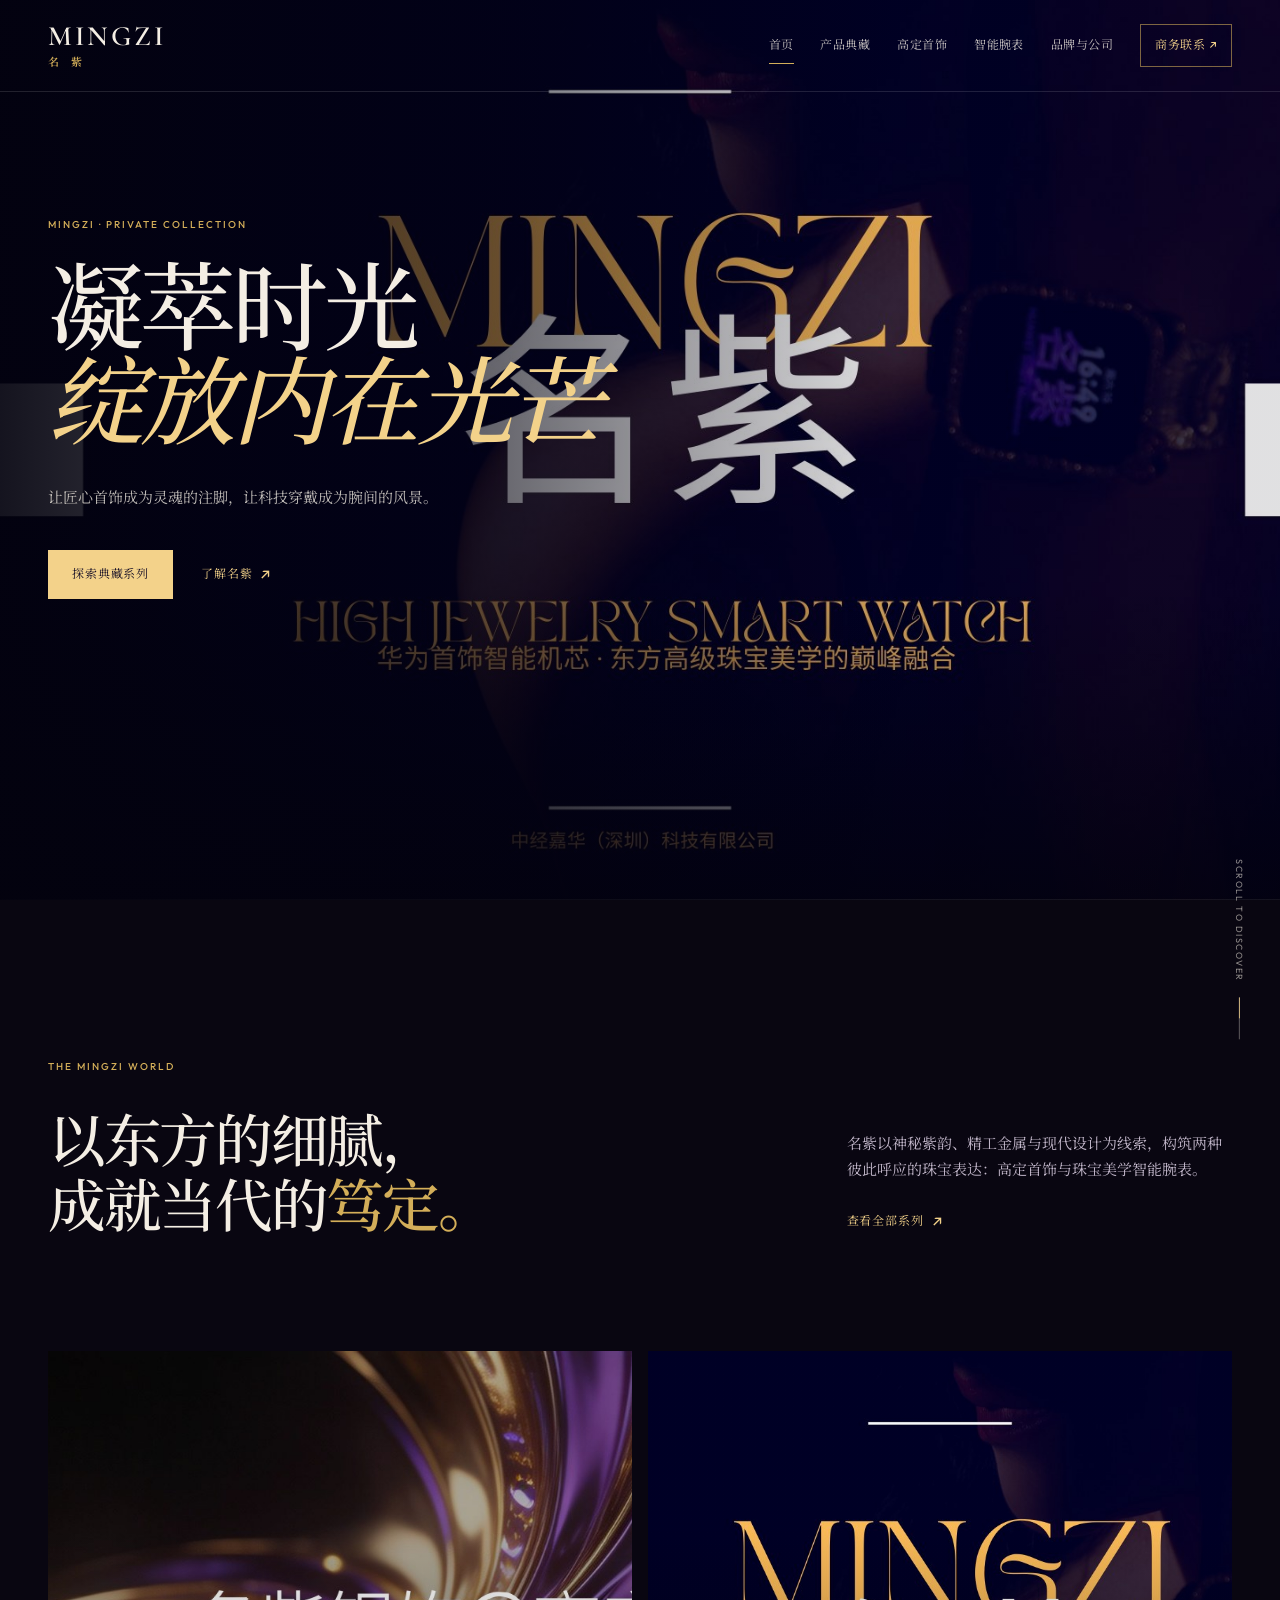
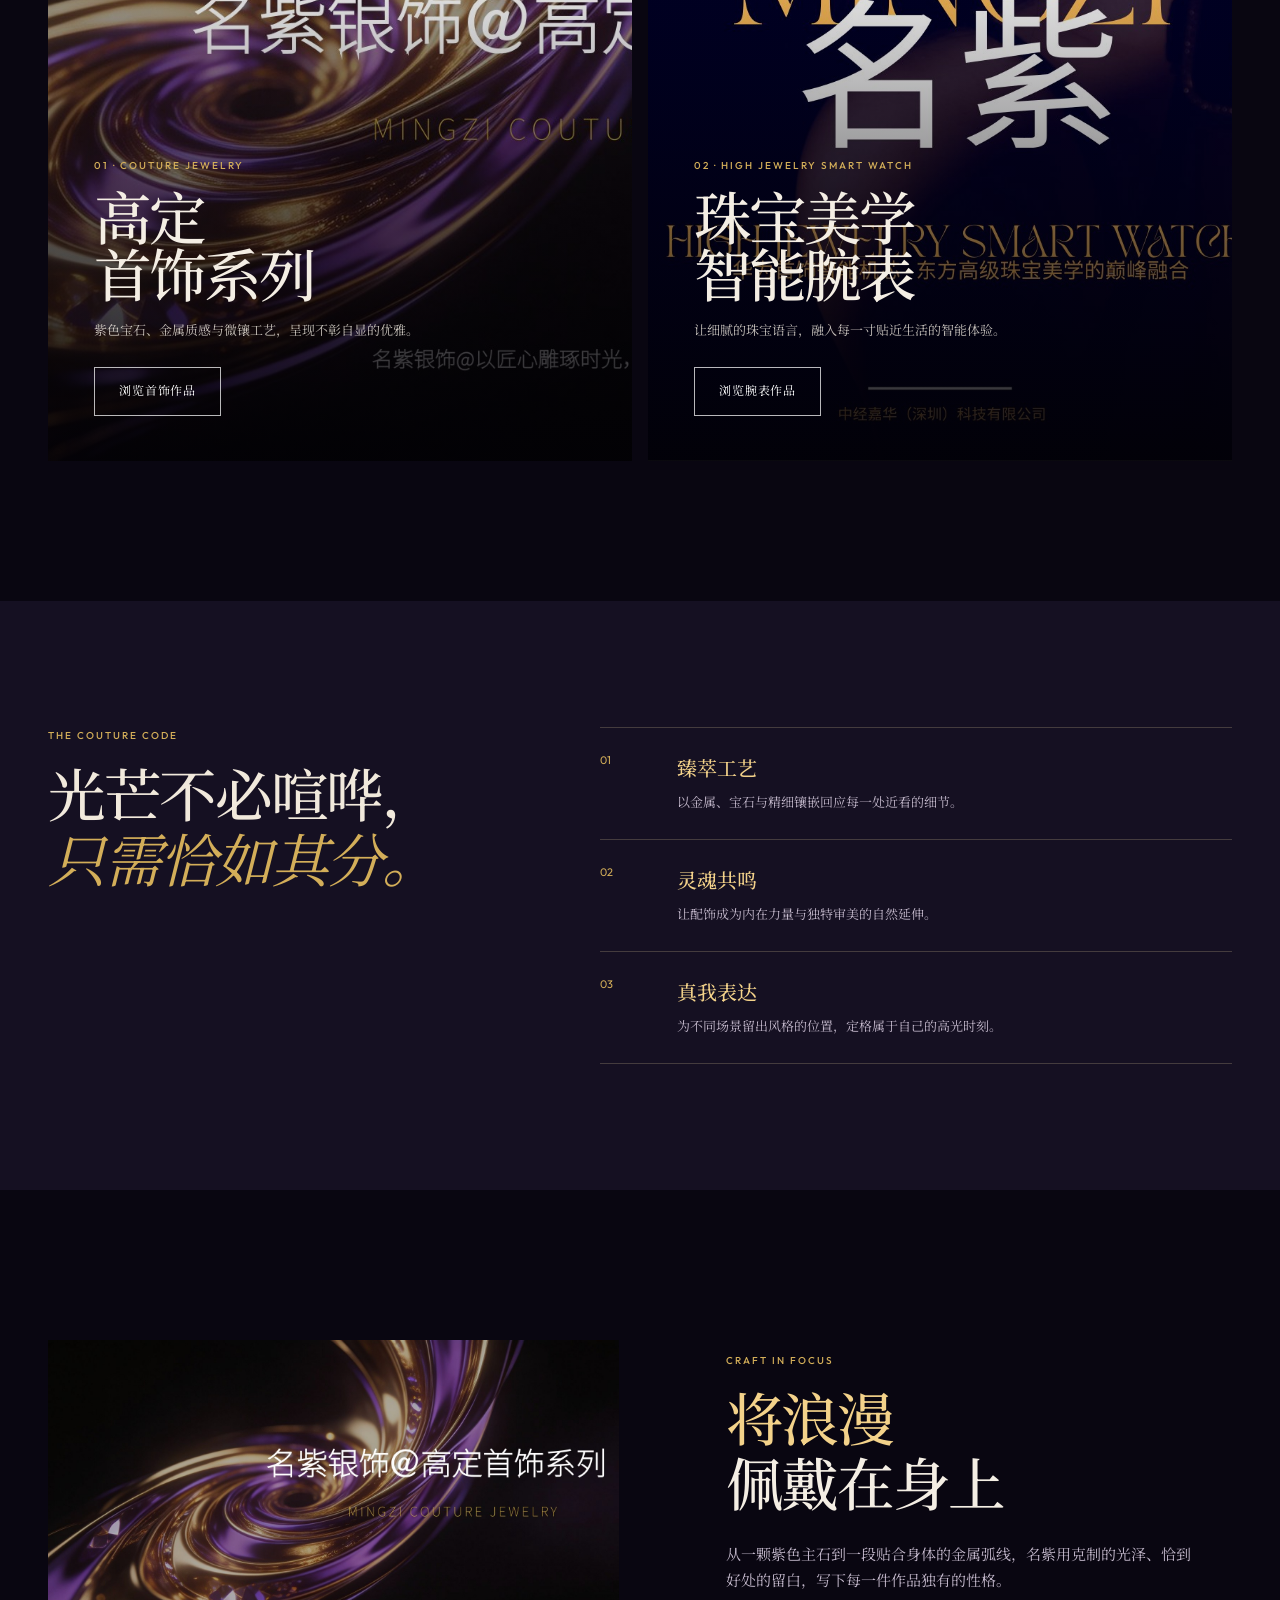
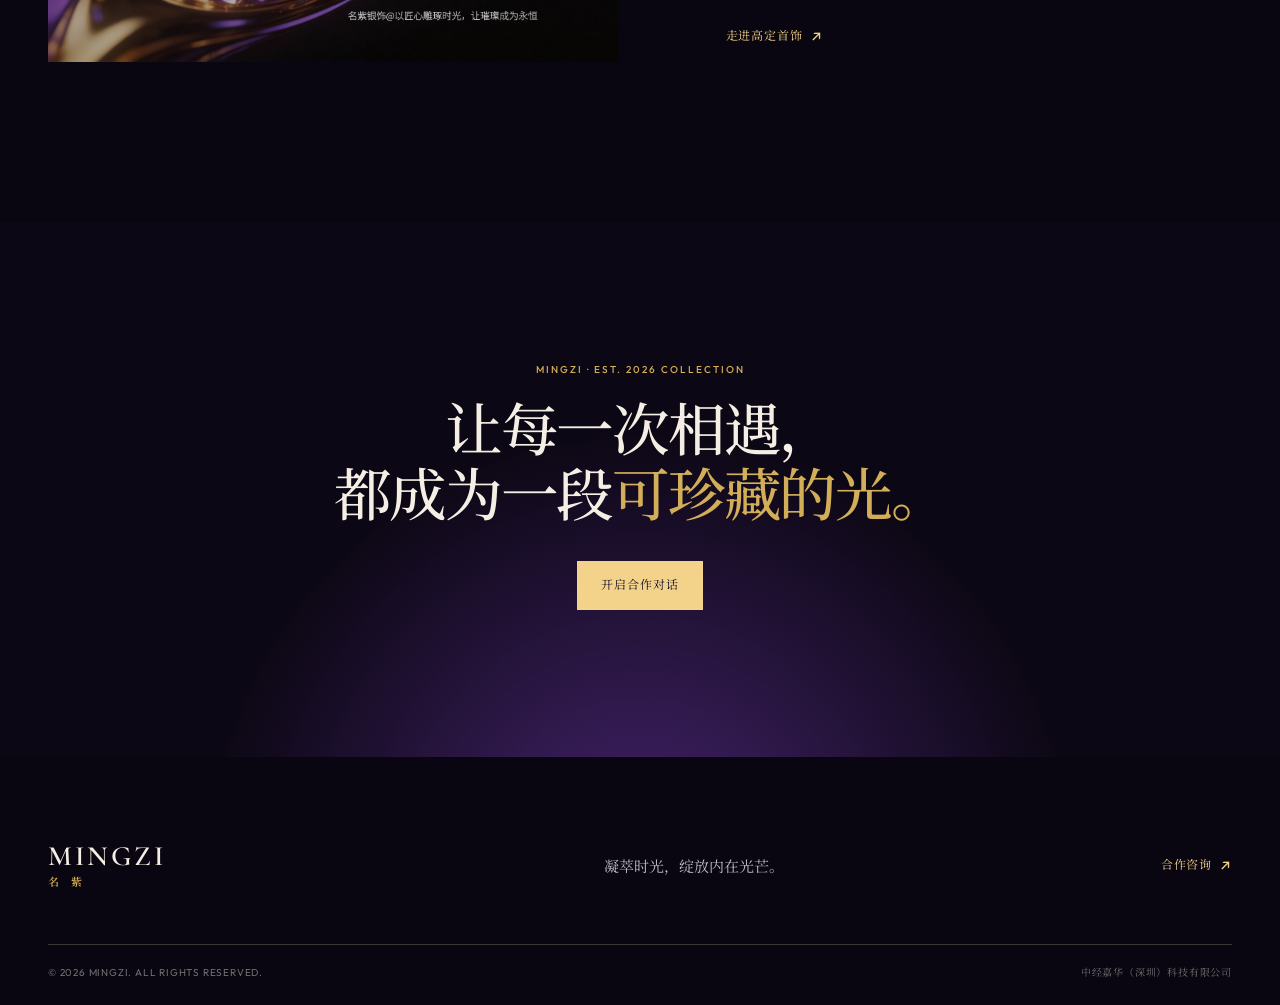
==== index.html @ 23cfd445 "Build Mingzi corporate multi-page site" ====
<!doctype html>
<html lang="zh-CN">
  <head>
    <meta charset="utf-8">
    <meta name="viewport" content="width=device-width, initial-scale=1">
    <meta name="description" content="名紫 MINGZI - 高定首饰与珠宝美学智能腕表系列。">
    <meta name="theme-color" content="#0a061a">
    <title>名紫 MINGZI | 高定首饰与智能腕表</title>
    <link rel="preconnect" href="https://fonts.googleapis.com">
    <link rel="preconnect" href="https://fonts.gstatic.com" crossorigin>
    <link href="https://fonts.googleapis.com/css2?family=Cormorant+Garamond:wght@400;500;600;700&family=Noto+Serif+SC:wght@400;500;600;700&family=Outfit:wght@400;500;600&display=swap" rel="stylesheet">
    <link rel="stylesheet" href="assets/site.css">
  </head>
  <body data-page="home">
    <a class="skip-link" href="#main">跳到主要内容</a>
    <header data-site-header></header>
    <main id="main">
      <section class="hero hero--home">
        <img class="hero__media" src="assets/images/watch-hero 1.jpg" alt="名紫高定智能腕表系列" fetchpriority="high" draggable="false">
        <div class="hero__veil"></div>
        <div class="hero__content shell">
          <p class="eyebrow">MINGZI · PRIVATE COLLECTION</p>
          <h1>凝萃时光<br><em>绽放内在光芒</em></h1>
          <p class="hero__lead">让匠心首饰成为灵魂的注脚，让科技穿戴成为腕间的风景。</p>
          <div class="hero__actions">
            <a class="button button--gold" href="collections.html">探索典藏系列</a>
            <a class="text-link" href="brand.html">了解名紫 <span aria-hidden="true">↗</span></a>
          </div>
        </div>
        <a class="hero__scroll" href="#worlds"><span>SCROLL TO DISCOVER</span><i aria-hidden="true"></i></a>
      </section>

      <section class="intro shell" id="worlds">
        <p class="eyebrow">THE MINGZI WORLD</p>
        <div class="intro__grid reveal">
          <h2>以东方的细腻，<br>成就当代的<span>笃定。</span></h2>
          <div>
            <p>名紫以神秘紫韵、精工金属与现代设计为线索，构筑两种彼此呼应的珠宝表达：高定首饰与珠宝美学智能腕表。</p>
            <a class="text-link" href="collections.html">查看全部系列 <span aria-hidden="true">↗</span></a>
          </div>
        </div>
      </section>

      <section class="world-cards shell" aria-label="两大产品系列">
        <article class="world-card world-card--jewelry reveal">
          <img src="assets/images/jewelry-hero 1.jpg" alt="名紫高定首饰系列" loading="lazy" draggable="false">
          <div class="world-card__shade"></div>
          <div class="world-card__content">
            <p class="eyebrow">01 · COUTURE JEWELRY</p>
            <h2>高定<br>首饰系列</h2>
            <p>紫色宝石、金属质感与微镶工艺，呈现不彰自显的优雅。</p>
            <a class="button button--line" href="jewelry.html">浏览首饰作品</a>
          </div>
        </article>
        <article class="world-card world-card--watch reveal">
          <img src="assets/images/watch-floraglen 2.jpg" alt="花涧绮梦 Floraglen 智能腕表" loading="lazy" draggable="false">
          <div class="world-card__shade"></div>
          <div class="world-card__content">
            <p class="eyebrow">02 · HIGH JEWELRY SMART WATCH</p>
            <h2>珠宝美学<br>智能腕表</h2>
            <p>让细腻的珠宝语言，融入每一寸贴近生活的智能体验。</p>
            <a class="button button--line" href="smart-watch.html">浏览腕表作品</a>
          </div>
        </article>
      </section>

      <section class="philosophy">
        <div class="shell philosophy__grid">
          <div class="philosophy__copy reveal">
            <p class="eyebrow">THE COUTURE CODE</p>
            <h2>光芒不必喧哗，<br><em>只需恰如其分。</em></h2>
          </div>
          <ol class="principles" aria-label="名紫品牌理念">
            <li class="reveal"><span>01</span><div><h3>臻萃工艺</h3><p>以金属、宝石与精细镶嵌回应每一处近看的细节。</p></div></li>
            <li class="reveal"><span>02</span><div><h3>灵魂共鸣</h3><p>让配饰成为内在力量与独特审美的自然延伸。</p></div></li>
            <li class="reveal"><span>03</span><div><h3>真我表达</h3><p>为不同场景留出风格的位置，定格属于自己的高光时刻。</p></div></li>
          </ol>
        </div>
      </section>

      <section class="feature shell">
        <div class="feature__image reveal">
          <img src="assets/images/jewelry-starweave 9.jpg" alt="星织 Starweave 紫宝石项链" loading="lazy" draggable="false">
        </div>
        <div class="feature__copy reveal">
          <p class="eyebrow">CRAFT IN FOCUS</p>
          <h2>将浪漫<br>佩戴在身上</h2>
          <p>从一颗紫色主石到一段贴合身体的金属弧线，名紫用克制的光泽、恰到好处的留白，写下每一件作品独有的性格。</p>
          <a class="text-link" href="jewelry.html">走进高定首饰 <span aria-hidden="true">↗</span></a>
        </div>
      </section>

      <section class="closing-cta">
        <div class="shell reveal">
          <p class="eyebrow">MINGZI · EST. 2026 COLLECTION</p>
          <h2>让每一次相遇，<br>都成为一段<span>可珍藏的光。</span></h2>
          <a class="button button--gold" href="contact.html">开启合作对话</a>
        </div>
      </section>
    </main>
    <footer data-site-footer></footer>
    <script src="assets/site.js" defer></script>
  </body>
</html>
---- assets/site.css ----
:root {
  --ink: #090611;
  --ink-soft: #120d1d;
  --ink-blue: #06092b;
  --violet: #643bd2;
  --violet-pale: #b49aff;
  --gold: #d3ae59;
  --gold-bright: #f3d28a;
  --cream: #f4eee4;
  --muted: #c3b8cb;
  --rule: rgba(235, 213, 160, .22);
  --font-display: "Cormorant Garamond", "Noto Serif SC", serif;
  --font-body: "Noto Serif SC", serif;
  --font-ui: "Outfit", "Noto Serif SC", sans-serif;
  --shell: min(1280px, calc(100vw - 96px));
}

* { box-sizing: border-box; }
html { background: var(--ink); scroll-behavior: smooth; }
body { margin: 0; color: var(--cream); background: var(--ink); font-family: var(--font-body); font-weight: 400; line-height: 1.7; overflow-x: hidden; }
body::selection { color: var(--ink); background: var(--gold-bright); }
a { color: inherit; text-decoration: none; }
button { color: inherit; font: inherit; }
img { display: block; max-width: 100%; user-select: none; -webkit-user-drag: none; }
h1, h2, h3, p { margin: 0; }
.shell { width: var(--shell); margin-inline: auto; }
.skip-link { position: fixed; z-index: 999; top: -100px; left: 16px; color: var(--ink); background: var(--gold-bright); padding: 10px 14px; font-family: var(--font-ui); font-size: 13px; }
.skip-link:focus { top: 16px; }

/* Header and footer */
[data-site-header] { position: relative; z-index: 30; }
.site-header { position: absolute; top: 0; left: 0; width: 100%; display: flex; align-items: center; justify-content: space-between; min-height: 92px; padding: 0 max(48px, calc((100vw - 1280px) / 2)); border-bottom: 1px solid rgba(255, 255, 255, .12); }
.brand-mark { display: inline-flex; flex-direction: column; align-items: flex-start; color: var(--cream); line-height: .85; letter-spacing: .06em; }
.brand-mark span { font-family: var(--font-display); font-size: 28px; font-weight: 600; letter-spacing: .11em; }
.brand-mark b { margin-top: 8px; color: var(--gold); font-family: var(--font-body); font-size: 11px; font-weight: 600; letter-spacing: .42em; }
.site-nav { display: flex; align-items: center; gap: clamp(16px, 2.1vw, 34px); color: rgba(244, 238, 228, .82); font-family: var(--font-ui); font-size: 12px; letter-spacing: .04em; }
.site-nav > a:not(.site-nav__contact) { position: relative; padding: 35px 0; white-space: nowrap; }
.site-nav > a:not(.site-nav__contact)::after { position: absolute; bottom: 27px; left: 0; width: 0; height: 1px; content: ""; background: var(--gold); transition: width .28s ease; }
.site-nav > a:hover::after, .site-nav > a[aria-current="page"]::after { width: 100%; }
.site-nav__contact { padding: 10px 14px; border: 1px solid rgba(211, 174, 89, .58); color: var(--gold-bright); transition: background .25s, color .25s; }
.site-nav__contact:hover { color: var(--ink); background: var(--gold-bright); }
.menu-toggle { display: none; }
.site-footer { padding-top: 88px; padding-bottom: 24px; }
.site-footer__top { display: grid; grid-template-columns: 1fr 1fr auto; align-items: center; gap: 36px; padding-bottom: 58px; border-bottom: 1px solid var(--rule); }
.site-footer__top > p { color: var(--muted); font-size: 15px; }
.site-footer__bottom { display: flex; justify-content: space-between; gap: 20px; padding-top: 19px; color: rgba(244, 238, 228, .45); font-family: var(--font-ui); font-size: 10px; letter-spacing: .08em; }

/* Common atomic pieces */
.eyebrow { color: var(--gold); font-family: var(--font-ui); font-size: 10px; font-weight: 500; letter-spacing: .2em; text-transform: uppercase; }
.button { display: inline-flex; align-items: center; justify-content: center; min-height: 49px; padding: 0 24px; font-family: var(--font-ui); font-size: 12px; letter-spacing: .07em; transition: transform .25s ease, background .25s ease, color .25s ease; }
.button:hover { transform: translateY(-3px); }
.button--gold { color: #1b1328; background: var(--gold-bright); }
.button--line { border: 1px solid rgba(255, 255, 255, .72); color: white; }
.button--line:hover { border-color: var(--gold-bright); color: var(--ink); background: var(--gold-bright); }
.text-link { display: inline-flex; gap: 8px; align-items: center; color: var(--gold-bright); font-family: var(--font-ui); font-size: 12px; letter-spacing: .07em; }
.text-link span { font-size: 16px; transition: transform .2s; }
.text-link:hover span { transform: translate(3px, -3px); }
.reveal { opacity: 0; transform: translateY(24px); transition: opacity .7s ease, transform .7s cubic-bezier(.2,.65,.3,1); }
.reveal.is-visible { opacity: 1; transform: translateY(0); }

/* Home */
.hero { position: relative; min-height: 100svh; isolation: isolate; }
.hero__media { position: absolute; z-index: -2; inset: 0; width: 100%; height: 100%; object-fit: cover; object-position: center; }
.hero__veil { position: absolute; z-index: -1; inset: 0; background: linear-gradient(90deg, rgba(3, 2, 14, .93) 0%, rgba(3, 2, 14, .6) 39%, rgba(3, 2, 14, .12) 70%), linear-gradient(0deg, rgba(3, 2, 14, .8) 0%, transparent 35%); }
.hero__content { display: flex; min-height: 100svh; padding-top: clamp(180px, 24vh, 250px); padding-bottom: 130px; flex-direction: column; align-items: flex-start; justify-content: flex-start; }
.hero h1 { max-width: 780px; margin-top: 22px; font-size: clamp(56px, 7.5vw, 116px); font-weight: 500; line-height: .98; letter-spacing: -.04em; }
.hero h1 em, .page-hero h1 em, .catalog-hero h1 em { color: var(--gold-bright); font-family: var(--font-display); font-weight: 500; }
.hero__lead { max-width: 430px; margin-top: 30px; color: rgba(244, 238, 228, .78); font-size: 15px; }
.hero__actions { display: flex; gap: 28px; align-items: center; margin-top: 40px; }
.hero__scroll { position: absolute; right: max(48px, calc((100vw - 1280px) / 2)); bottom: 41px; display: flex; gap: 15px; align-items: center; color: rgba(244,238,228,.58); font-family: var(--font-ui); font-size: 9px; letter-spacing: .17em; transform: rotate(90deg) translateX(100%); transform-origin: right bottom; }
.hero__scroll i { position: relative; width: 42px; height: 1px; overflow: hidden; background: rgba(244,238,228,.36); }
.hero__scroll i::after { position: absolute; inset: 0 auto 0 0; width: 50%; content: ""; background: var(--gold-bright); animation: travel 1.8s ease-in-out infinite; }
@keyframes travel { 0% { transform: translateX(-100%); } 55%, 100% { transform: translateX(210%); } }
.intro { padding-top: 158px; padding-bottom: 116px; }
.intro__grid { display: grid; grid-template-columns: 1.2fr .68fr; gap: 10%; margin-top: 30px; align-items: end; }
.intro h2, .philosophy h2, .feature h2, .closing-cta h2 { font-size: clamp(41px, 4.5vw, 72px); font-weight: 500; line-height: 1.13; letter-spacing: -.04em; }
.intro h2 span, .closing-cta h2 span { color: var(--gold); }
.intro__grid p { margin-bottom: 24px; color: var(--muted); font-size: 15px; }
.world-cards { display: grid; grid-template-columns: repeat(2, 1fr); gap: 16px; }
.world-card { position: relative; min-height: 710px; overflow: hidden; isolation: isolate; }
.world-card img { position: absolute; z-index: -2; width: 100%; height: 100%; object-fit: cover; transition: transform .8s cubic-bezier(.18,.7,.3,1); }
.world-card--jewelry img { object-position: 50% 50%; }
.world-card--watch img { object-position: 50% 50%; }
.world-card:hover img { transform: scale(1.035); }
.world-card__shade { position: absolute; z-index: -1; inset: 0; background: linear-gradient(0deg, rgba(2,1,5,.9), rgba(2,1,5,.02) 75%); }
.world-card__content { position: absolute; inset: auto 46px 45px; }
.world-card h2 { margin-top: 13px; font-size: clamp(46px, 4.5vw, 72px); font-weight: 500; line-height: .98; letter-spacing: -.05em; }
.world-card__content > p:not(.eyebrow) { max-width: 325px; margin: 19px 0 26px; color: rgba(244,238,228,.8); font-size: 13px; }
.philosophy { margin-top: 140px; padding: 126px 0; background: #151022; }
.philosophy__grid { display: grid; grid-template-columns: .8fr 1.2fr; gap: 11%; align-items: start; }
.philosophy h2 { margin-top: 16px; color: #f1e9dc; }
.philosophy h2 em { color: var(--gold); font-family: var(--font-display); font-weight: 400; }
.principles { display: grid; gap: 0; padding: 0; margin: 0; list-style: none; counter-reset: none; }
.principles li { display: grid; grid-template-columns: 64px 1fr; gap: 13px; padding: 23px 0 26px; border-top: 1px solid var(--rule); }
.principles li:last-child { border-bottom: 1px solid var(--rule); }
.principles li > span { color: var(--gold); font-family: var(--font-ui); font-size: 11px; }
.principles h3 { color: var(--gold-bright); font-size: 20px; font-weight: 500; }
.principles p { margin-top: 6px; color: var(--muted); font-size: 13px; }
.feature { display: grid; grid-template-columns: 1.06fr .94fr; gap: 9%; align-items: center; padding-top: 150px; padding-bottom: 160px; }
.feature__image { overflow: hidden; }
.feature__image img { width: 100%; transition: transform .8s ease; }
.feature__image:hover img { transform: scale(1.03); }
.feature__copy { padding-right: 8%; }
.feature h2 { margin: 15px 0 27px; }
.feature h2::first-line { color: var(--gold-bright); }
.feature__copy p:not(.eyebrow) { margin-bottom: 28px; color: var(--muted); font-size: 15px; }
.closing-cta { padding: 139px 0 147px; text-align: center; background: radial-gradient(circle at 50% 120%, rgba(92, 47, 145, .7), transparent 48%), #0c0714; }
.closing-cta h2 { max-width: 880px; margin: 16px auto 37px; }

/* Non-home page headings */
.page-hero { display: flex; min-height: 540px; padding: 187px 0 92px; align-items: flex-end; background: radial-gradient(ellipse at 78% 24%, rgba(106,63,202,.5), transparent 26%), radial-gradient(circle at 6% 110%, rgba(216,177,92,.24), transparent 30%), #0a0711; }
.page-hero .shell { max-width: 1120px; margin-left: max(48px, calc((100vw - 1280px) / 2)); }
.page-hero h1 { max-width: 970px; margin-top: 15px; font-size: clamp(52px, 6vw, 94px); font-weight: 500; line-height: .99; letter-spacing: -.055em; }
.page-hero p:not(.eyebrow) { max-width: 470px; margin-top: 24px; color: var(--muted); font-size: 15px; }
.page-hero--collections { background: radial-gradient(ellipse at 75% 45%, rgba(108,66,202,.34), transparent 30%), radial-gradient(ellipse at 15% 107%, rgba(212,174,88,.24), transparent 28%), #0a0711; }
.page-hero--brand { min-height: 570px; background: radial-gradient(ellipse at 75% 28%, rgba(181,138,63,.21), transparent 25%), radial-gradient(ellipse at 12% 98%, rgba(74,36,132,.4), transparent 38%), #0a0711; }
.page-hero--contact { min-height: 525px; background: radial-gradient(ellipse at 74% 27%, rgba(126,73,187,.32), transparent 28%), #0a0711; }

/* Collections */
.collection-paths { display: grid; grid-template-columns: 1fr 1fr; gap: 20px; padding-top: 104px; }
.collection-path { position: relative; min-height: 670px; overflow: hidden; isolation: isolate; }
.collection-path img { position: absolute; inset: 0; z-index: -2; width: 100%; height: 100%; object-fit: cover; transition: transform .75s ease; }
.collection-path:hover img { transform: scale(1.04); }
.collection-path::after { position: absolute; z-index: -1; inset: 0; content: ""; background: linear-gradient(0deg, rgba(2,1,7,.9), rgba(2,1,7,.1) 76%); }
.collection-path__content { position: absolute; right: 42px; bottom: 41px; left: 42px; }
.collection-path__content > span { color: var(--gold); font-family: var(--font-display); font-size: 58px; line-height: 1; }
.collection-path__content .eyebrow { margin-top: 14px; }
.collection-path h2 { margin: 7px 0 15px; font-size: 46px; font-weight: 500; line-height: 1; }
.collection-path__content > p:not(.eyebrow) { max-width: 360px; min-height: 62px; margin-bottom: 23px; color: rgba(244,238,228,.78); font-size: 13px; }
.edition-note { max-width: 900px; padding: 149px 0 159px; text-align: center; }
.edition-note h2 { margin: 14px 0 19px; color: var(--gold-bright); font-size: clamp(35px, 4.2vw, 58px); font-weight: 500; line-height: 1.1; }
.edition-note > p:not(.eyebrow) { color: var(--muted); font-size: 13px; }

/* Catalogs */
.catalog-hero { position: relative; display: flex; min-height: 720px; overflow: hidden; isolation: isolate; align-items: flex-end; }
.catalog-hero > img { position: absolute; z-index: -2; inset: 0; width: 100%; height: 100%; object-fit: cover; }
.catalog-hero__veil { position: absolute; z-index: -1; inset: 0; background: linear-gradient(90deg, rgba(2,1,5,.9) 0%, rgba(2,1,5,.68) 42%, rgba(2,1,5,.15) 76%), linear-gradient(0deg, rgba(2,1,5,.68), transparent 55%); }
.catalog-hero--watch .catalog-hero__veil { background: linear-gradient(90deg, rgba(1,2,17,.94) 0%, rgba(1,2,17,.68) 44%, rgba(1,2,17,.08) 77%), linear-gradient(0deg, rgba(1,2,17,.75), transparent 57%); }
.catalog-hero__content { padding-bottom: 88px; }
.catalog-hero h1 { margin: 15px 0 20px; font-size: clamp(54px, 6.3vw, 101px); font-weight: 500; line-height: .98; letter-spacing: -.05em; }
.catalog-hero__content > p:not(.eyebrow) { max-width: 450px; color: rgba(244,238,228,.78); font-size: 14px; }
.catalog-intro { display: grid; grid-template-columns: .72fr 1.28fr; gap: 7%; padding-top: 116px; padding-bottom: 91px; }
.catalog-intro > div { display: grid; grid-template-columns: 1.04fr .96fr; gap: 7%; }
.catalog-intro h2 { font-size: clamp(38px, 4vw, 61px); font-weight: 500; line-height: 1.1; letter-spacing: -.05em; }
.catalog-intro h2 span { color: var(--gold); }
.catalog-intro div > p { color: var(--muted); font-size: 14px; }
.catalog-intro--watch h2 span { color: var(--gold-bright); }
.product-grid { display: grid; grid-template-columns: repeat(2, 1fr); gap: 74px 22px; padding-bottom: 125px; }
.product-card { min-width: 0; }
.product-card--wide { grid-column: span 2; }
.product-card button, .watch-card button { display: block; width: 100%; padding: 0; overflow: hidden; border: 0; background: transparent; cursor: zoom-in; }
.product-card img, .watch-card img { width: 100%; transition: transform .65s cubic-bezier(.2,.75,.3,1), filter .4s; }
.product-card button:hover img, .watch-card button:hover img { transform: scale(1.025); filter: saturate(1.08); }
.product-card > div { display: grid; grid-template-columns: 42px 1fr; column-gap: 9px; padding-top: 18px; border-top: 1px solid var(--rule); }
.product-card span { grid-row: span 2; color: var(--gold); font-family: var(--font-ui); font-size: 10px; }
.product-card h2 { font-size: 28px; font-weight: 500; line-height: 1.2; }
.product-card p { margin-top: 4px; color: var(--muted); font-family: var(--font-ui); font-size: 11px; letter-spacing: .03em; }
.watch-grid { display: grid; grid-template-columns: repeat(2, 1fr); gap: 70px 24px; padding-bottom: 124px; }
.watch-card { min-width: 0; }
.watch-card--wide { grid-column: span 2; }
.watch-card > p { display: flex; gap: 12px; align-items: baseline; padding-top: 16px; color: #ede8f0; border-top: 1px solid rgba(212,174,89,.26); font-size: 22px; font-weight: 500; line-height: 1.2; }
.watch-card > p span { color: var(--gold); font-family: var(--font-ui); font-size: 10px; }
.watch-card > p em { color: var(--gold); font-family: var(--font-display); font-size: 17px; font-weight: 500; }
.catalog-cta { max-width: 900px; padding: 92px 0 136px; text-align: center; }
.catalog-cta h2 { max-width: 780px; margin: 14px auto 31px; font-size: clamp(34px, 4vw, 57px); font-weight: 500; line-height: 1.16; }
.catalog-cta--blue { padding-top: 28px; }
.lightbox { width: min(1100px, calc(100vw - 42px)); max-width: none; max-height: min(92vh, 930px); padding: 0; overflow: visible; border: 0; background: transparent; }
.lightbox::backdrop { background: rgba(0,0,0,.93); backdrop-filter: blur(8px); }
.lightbox img { max-width: 100%; max-height: min(88vh, 870px); margin: auto; box-shadow: 0 12px 74px rgba(0,0,0,.65); }
.lightbox__close { position: fixed; top: 24px; right: 30px; width: 42px; height: 42px; padding: 0; border: 1px solid rgba(244,238,228,.36); border-radius: 50%; background: rgba(9,6,17,.6); color: white; cursor: pointer; font-family: var(--font-ui); font-size: 28px; font-weight: 300; line-height: 1; }

/* Brand page */
.brand-story { display: grid; grid-template-columns: 1fr 1fr; gap: 12%; padding: 140px 0 131px; }
.brand-story h2, .company h2, .contact-panel h2 { margin-top: 15px; font-size: clamp(41px, 4.4vw, 68px); font-weight: 500; line-height: 1.08; letter-spacing: -.05em; }
.brand-story h2 span { color: var(--gold); }
.brand-story__text { padding-top: 38px; }
.brand-story__text p { color: var(--muted); font-size: 15px; }
.brand-story__text p + p { margin-top: 18px; }
.brand-image-statement { padding: 111px 0; background: #141022; }
.brand-image-statement__grid { display: grid; grid-template-columns: 1.05fr .95fr; gap: 9%; align-items: center; }
.brand-image-statement img { width: 100%; }
.brand-image-statement h2 { margin: 15px 0 25px; color: var(--gold-bright); font-size: clamp(40px, 4vw, 64px); font-weight: 500; line-height: 1.08; }
.brand-image-statement p:not(.eyebrow) { max-width: 450px; color: var(--muted); font-size: 14px; }
.company { display: grid; grid-template-columns: .9fr 1.1fr; gap: 12%; padding: 143px 0 124px; }
.company__copy { padding-top: 32px; }
.company__copy p { color: var(--muted); font-size: 14px; }
.company__copy p + p { margin-top: 17px; }
.values { padding-bottom: 145px; }
.values__grid { display: grid; grid-template-columns: repeat(3, 1fr); margin-top: 23px; border-top: 1px solid var(--rule); border-bottom: 1px solid var(--rule); }
.values__grid article { min-height: 232px; padding: 27px 28px 27px 0; }
.values__grid article + article { padding-left: 28px; border-left: 1px solid var(--rule); }
.values__grid span { color: var(--gold); font-family: var(--font-ui); font-size: 11px; }
.values h3 { margin-top: 41px; color: var(--gold-bright); font-size: 25px; font-weight: 500; line-height: 1; }
.values p:not(.eyebrow) { margin-top: 12px; color: var(--muted); font-size: 13px; }

/* Contact */
.contact-types { padding: 126px 0 131px; }
.contact-types__grid { display: grid; grid-template-columns: repeat(3, 1fr); gap: 30px; margin-top: 26px; }
.contact-types article { min-height: 236px; padding: 24px 0; border-top: 1px solid var(--rule); border-bottom: 1px solid var(--rule); }
.contact-types span { color: var(--gold); font-family: var(--font-ui); font-size: 11px; }
.contact-types h2 { margin-top: 39px; color: var(--gold-bright); font-size: 26px; font-weight: 500; line-height: 1; }
.contact-types p { max-width: 300px; margin-top: 15px; color: var(--muted); font-size: 13px; }
.contact-panel { display: grid; grid-template-columns: 1fr 1fr; gap: 8%; padding: 95px; background: radial-gradient(circle at 90% 120%, rgba(114,62,183,.45), transparent 40%), #151022; }
.contact-panel h2 { margin-bottom: 24px; color: #f3ecdf; }
.contact-panel__copy > p:not(.eyebrow) { max-width: 450px; color: var(--muted); font-size: 13px; }
.contact-panel__note { display: flex; flex-direction: column; justify-content: center; padding: 34px; border: 1px solid rgba(211,174,89,.39); }
.contact-panel__note p { color: var(--gold); font-family: var(--font-ui); font-size: 10px; letter-spacing: .14em; text-transform: uppercase; }
.contact-panel__note strong { margin-top: 9px; color: var(--gold-bright); font-size: 23px; font-weight: 500; }
.contact-panel__note span { margin-top: 12px; color: var(--muted); font-size: 12px; }
.contact-final { padding: 147px 0 152px; text-align: center; }
.contact-final h2 { margin: 16px 0 31px; font-size: clamp(40px, 4.8vw, 70px); font-weight: 500; line-height: 1.12; letter-spacing: -.05em; }
.contact-final h2 span { color: var(--gold); }

@media (max-width: 920px) {
  :root { --shell: min(100% - 48px, 720px); }
  .site-header { min-height: 75px; padding: 0 24px; }
  .site-header .brand-mark span { font-size: 24px; }
  .site-header .brand-mark b { margin-top: 6px; font-size: 9px; }
  .menu-toggle { display: flex; width: 36px; height: 36px; padding: 7px 2px; border: 0; background: transparent; flex-direction: column; justify-content: center; gap: 7px; cursor: pointer; }
  .menu-toggle i { display: block; width: 30px; height: 1px; background: var(--cream); transition: transform .25s; }
  [data-site-header].menu-open .menu-toggle i:first-child { transform: translateY(4px) rotate(45deg); }
  [data-site-header].menu-open .menu-toggle i:last-child { transform: translateY(-4px) rotate(-45deg); }
  .site-nav { position: fixed; top: 75px; right: 0; left: 0; display: flex; min-height: calc(100svh - 75px); padding: 43px 24px; background: rgba(9,6,17,.98); flex-direction: column; align-items: flex-start; justify-content: center; gap: 8px; opacity: 0; visibility: hidden; transform: translateY(-10px); transition: .25s ease; }
  [data-site-header].menu-open .site-nav { opacity: 1; visibility: visible; transform: translateY(0); }
  .site-nav > a:not(.site-nav__contact) { padding: 9px 0; font-family: var(--font-display); font-size: 38px; line-height: 1.2; }
  .site-nav > a:not(.site-nav__contact)::after { display: none; }
  .site-nav__contact { margin-top: 20px; }
  body.nav-open { overflow: hidden; }
  .hero__content { padding-top: 168px; }
  .hero__scroll { right: 22px; bottom: 25px; }
  .world-card { min-height: 560px; }
  .world-card__content { right: 28px; bottom: 30px; left: 28px; }
  .intro { padding-top: 112px; padding-bottom: 84px; }
  .philosophy { margin-top: 92px; padding: 88px 0; }
  .feature { padding-top: 100px; padding-bottom: 112px; }
  .page-hero .shell { margin-inline: auto; }
  .page-hero { min-height: 450px; padding-top: 144px; }
  .catalog-hero { min-height: 610px; }
  .catalog-hero__content { padding-bottom: 59px; }
  .catalog-intro { padding-top: 86px; padding-bottom: 66px; }
  .contact-panel { padding: 58px; }
}

@media (max-width: 640px) {
  :root { --shell: calc(100% - 40px); }
  .hero__media { object-position: 60% center; }
  .hero__veil { background: linear-gradient(90deg, rgba(3,2,14,.92), rgba(3,2,14,.52) 70%, rgba(3,2,14,.16)), linear-gradient(0deg, rgba(3,2,14,.75), transparent 50%); }
  .hero__content { padding-top: 158px; padding-bottom: 110px; }
  .hero h1 { max-width: 395px; font-size: clamp(48px, 14vw, 72px); }
  .hero__lead { max-width: 315px; margin-top: 25px; font-size: 13px; }
  .hero__actions { flex-direction: column; align-items: flex-start; gap: 22px; margin-top: 32px; }
  .hero__scroll { display: none; }
  .intro__grid, .philosophy__grid, .feature, .brand-story, .company, .contact-panel { grid-template-columns: 1fr; }
  .intro__grid { gap: 27px; }
  .intro h2, .philosophy h2, .feature h2, .closing-cta h2 { font-size: 40px; }
  .world-cards, .collection-paths { grid-template-columns: 1fr; }
  .world-card { min-height: 530px; }
  .world-card--jewelry img { object-position: 52% center; }
  .world-card--watch img { object-position: 48% center; }
  .world-card h2 { font-size: 53px; }
  .philosophy__grid { gap: 45px; }
  .principles li { grid-template-columns: 46px 1fr; }
  .feature { gap: 41px; }
  .feature__copy { padding: 0; }
  .closing-cta { padding: 99px 0 105px; }
  .site-footer { padding-top: 63px; }
  .site-footer__top { grid-template-columns: 1fr; gap: 24px; padding-bottom: 38px; }
  .site-footer__bottom { flex-direction: column; gap: 5px; }
  .page-hero { min-height: 420px; padding: 139px 0 53px; }
  .page-hero h1 { font-size: 50px; }
  .page-hero p:not(.eyebrow) { margin-top: 17px; font-size: 13px; }
  .collection-paths { padding-top: 67px; }
  .collection-path { min-height: 548px; }
  .collection-path__content { right: 28px; bottom: 29px; left: 28px; }
  .collection-path__content > p:not(.eyebrow) { min-height: 0; }
  .edition-note { padding: 89px 0 102px; }
  .catalog-hero { min-height: 570px; }
  .catalog-hero > img { object-position: 58% center; }
  .catalog-hero__content { padding-bottom: 48px; }
  .catalog-hero h1 { font-size: 52px; }
  .catalog-hero__content > p:not(.eyebrow) { font-size: 13px; }
  .catalog-intro { display: block; padding-top: 70px; }
  .catalog-intro > div { display: block; margin-top: 17px; }
  .catalog-intro h2 { font-size: 40px; }
  .catalog-intro div > p { margin-top: 20px; }
  .product-grid, .watch-grid { grid-template-columns: 1fr; gap: 55px; padding-bottom: 85px; }
  .product-card--wide, .watch-card--wide { grid-column: auto; }
  .product-card h2 { font-size: 24px; }
  .watch-card > p { font-size: 19px; }
  .catalog-cta { padding: 65px 0 92px; }
  .catalog-cta h2 { font-size: 36px; }
  .brand-story { gap: 0; padding: 86px 0; }
  .brand-story h2, .company h2, .contact-panel h2 { font-size: 41px; }
  .brand-story__text, .company__copy { padding-top: 26px; }
  .brand-image-statement { padding: 73px 0; }
  .brand-image-statement__grid { grid-template-columns: 1fr; gap: 34px; }
  .brand-image-statement h2 { font-size: 41px; }
  .company { gap: 0; padding: 86px 0; }
  .values { padding-bottom: 93px; }
  .values__grid { grid-template-columns: 1fr; }
  .values__grid article { min-height: 176px; padding: 23px 0; }
  .values__grid article + article { padding-left: 0; border-top: 1px solid var(--rule); border-left: 0; }
  .values h3 { margin-top: 25px; }
  .contact-types { padding: 79px 0; }
  .contact-types__grid { grid-template-columns: 1fr; gap: 0; }
  .contact-types article { min-height: 190px; }
  .contact-types h2 { margin-top: 25px; }
  .contact-panel { gap: 41px; padding: 45px 26px; }
  .contact-panel__note { padding: 27px; }
  .contact-final { padding: 93px 0 99px; }
  .contact-final h2 { font-size: 41px; }
}

@media (prefers-reduced-motion: reduce) {
  html { scroll-behavior: auto; }
  *, *::before, *::after { transition-duration: .001ms !important; animation-duration: .001ms !important; animation-iteration-count: 1 !important; }
  .reveal { opacity: 1; transform: none; }
}
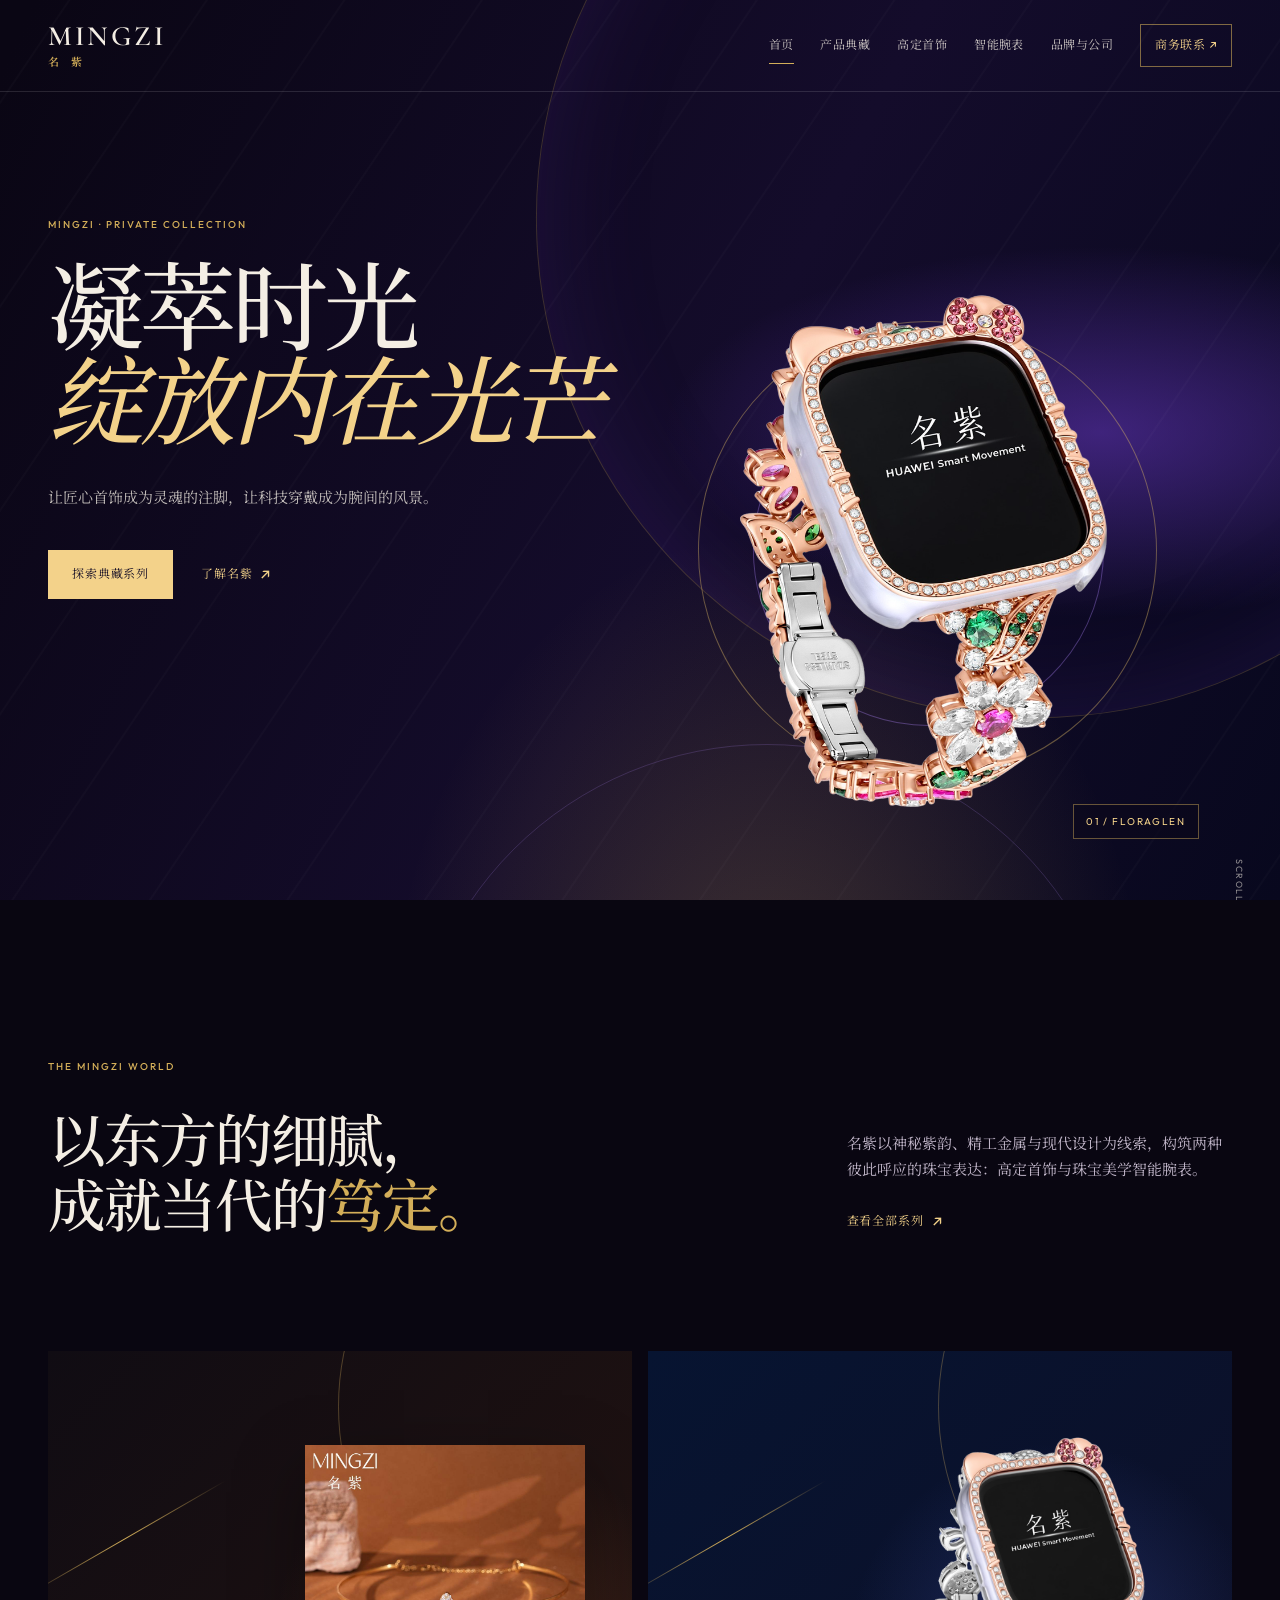
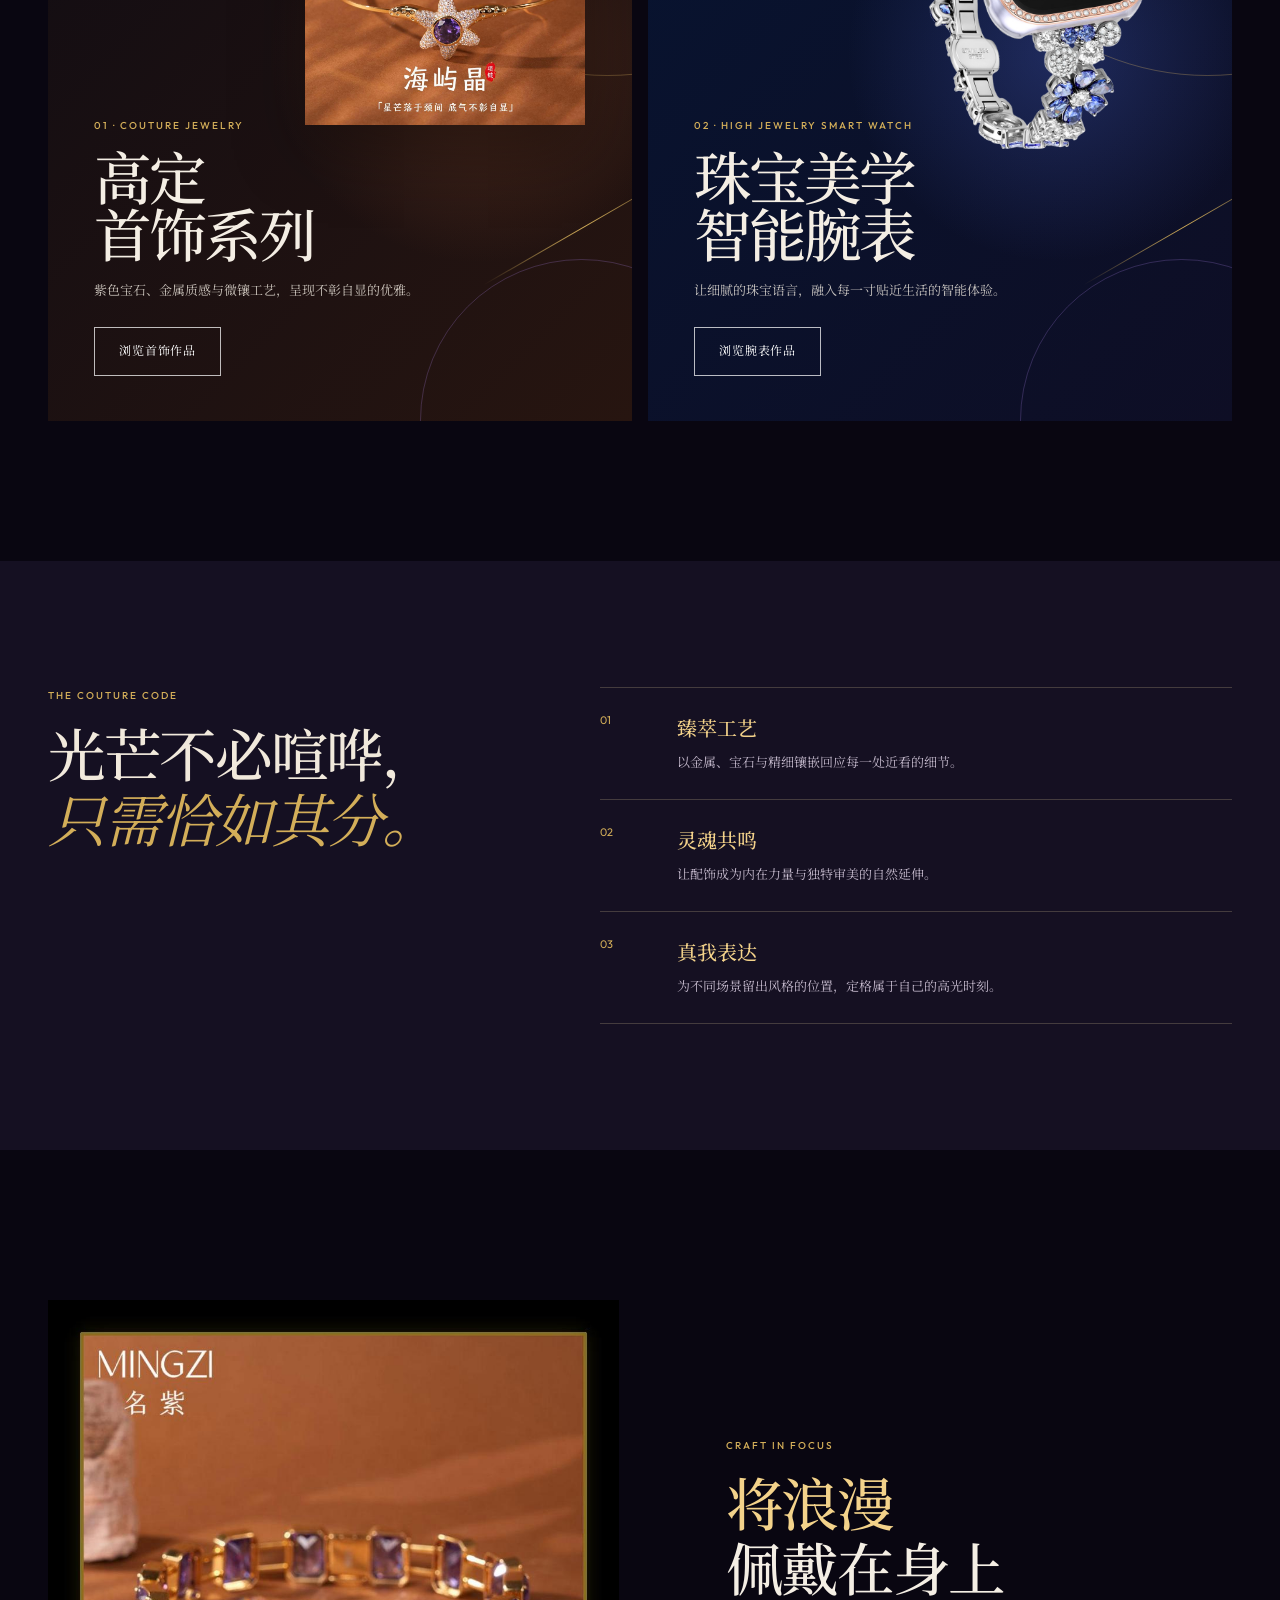
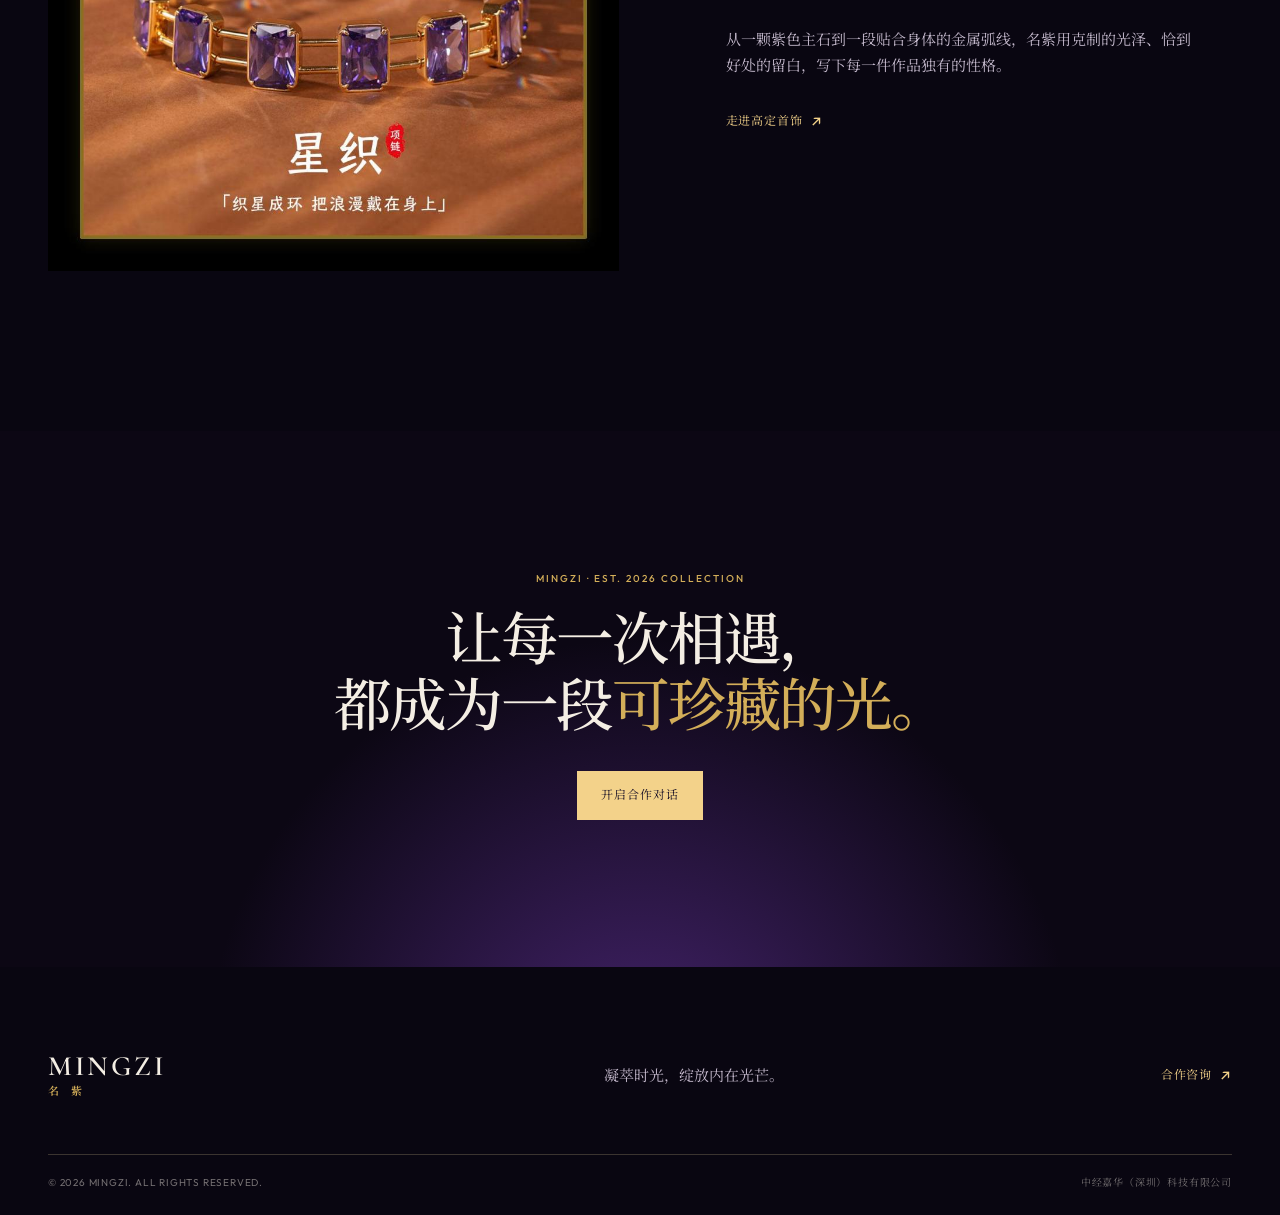
==== commit 8e88d9ac: "Redesign visual system and use distinct product imagery" ====
--- a/index.html
+++ b/index.html
@@ -16,8 +16,7 @@
     <header data-site-header></header>
     <main id="main">
       <section class="hero hero--home">
-        <img class="hero__media" src="assets/images/watch-hero 1.jpg" alt="名紫高定智能腕表系列" fetchpriority="high" draggable="false">
-        <div class="hero__veil"></div>
+        <div class="hero__aurora" aria-hidden="true"></div>
         <div class="hero__content shell">
           <p class="eyebrow">MINGZI · PRIVATE COLLECTION</p>
           <h1>凝萃时光<br><em>绽放内在光芒</em></h1>
@@ -26,6 +25,10 @@
             <a class="button button--gold" href="collections.html">探索典藏系列</a>
             <a class="text-link" href="brand.html">了解名紫 <span aria-hidden="true">↗</span></a>
           </div>
+        </div>
+        <div class="hero__product-stage reveal is-visible">
+          <span class="hero__product-label">01 / FLORAGLEN</span>
+          <img src="assets/products/watch-floraglen.png" style="--product-mask:url('products/watch-floraglen-mask.png')" alt="花涧绮梦 Floraglen 智能腕表" fetchpriority="high" draggable="false">
         </div>
         <a class="hero__scroll" href="#worlds"><span>SCROLL TO DISCOVER</span><i aria-hidden="true"></i></a>
       </section>
@@ -43,8 +46,8 @@
 
       <section class="world-cards shell" aria-label="两大产品系列">
         <article class="world-card world-card--jewelry reveal">
-          <img src="assets/images/jewelry-hero 1.jpg" alt="名紫高定首饰系列" loading="lazy" draggable="false">
-          <div class="world-card__shade"></div>
+          <div class="world-card__art" aria-hidden="true"><i></i><i></i></div>
+          <img class="world-card__product" src="assets/products/jewelry-sealslegem.png" alt="海屿晶 SealsleGem 项圈项链" loading="lazy" draggable="false">
           <div class="world-card__content">
             <p class="eyebrow">01 · COUTURE JEWELRY</p>
             <h2>高定<br>首饰系列</h2>
@@ -53,8 +56,8 @@
           </div>
         </article>
         <article class="world-card world-card--watch reveal">
-          <img src="assets/images/watch-floraglen 2.jpg" alt="花涧绮梦 Floraglen 智能腕表" loading="lazy" draggable="false">
-          <div class="world-card__shade"></div>
+          <div class="world-card__art" aria-hidden="true"><i></i><i></i></div>
+          <img class="world-card__product world-card__product--watch" src="assets/products/watch-stellaisle.png" style="--product-mask:url('products/watch-stellaisle-mask.png')" alt="星屿蓝梦 Stellaisle 智能腕表" loading="lazy" draggable="false">
           <div class="world-card__content">
             <p class="eyebrow">02 · HIGH JEWELRY SMART WATCH</p>
             <h2>珠宝美学<br>智能腕表</h2>
@@ -80,7 +83,7 @@
 
       <section class="feature shell">
         <div class="feature__image reveal">
-          <img src="assets/images/jewelry-starweave 9.jpg" alt="星织 Starweave 紫宝石项链" loading="lazy" draggable="false">
+          <img src="assets/products/jewelry-starweave.png" alt="星织 Starweave 紫宝石项链" loading="lazy" draggable="false">
         </div>
         <div class="feature__copy reveal">
           <p class="eyebrow">CRAFT IN FOCUS</p>
--- a/assets/site.css
+++ b/assets/site.css
@@ -316,3 +316,107 @@
   *, *::before, *::after { transition-duration: .001ms !important; animation-duration: .001ms !important; animation-iteration-count: 1 !important; }
   .reveal { opacity: 1; transform: none; }
 }
+
+/* Original web art direction: no presentation-slide backgrounds. */
+.hero--home {
+  overflow: hidden;
+  background:
+    radial-gradient(ellipse at 86% 48%, rgba(103, 56, 195, .55) 0%, transparent 28%),
+    radial-gradient(ellipse at 60% 117%, rgba(213, 172, 85, .25) 0%, transparent 35%),
+    linear-gradient(116deg, #0a0614 2%, #140c2b 54%, #08081e 100%);
+}
+.hero--home::before, .hero--home::after { position: absolute; z-index: -1; border: 1px solid rgba(219, 179, 94, .22); border-radius: 50%; content: ""; pointer-events: none; }
+.hero--home::before { width: 78vw; height: 78vw; top: -22vw; right: -20vw; box-shadow: inset 0 0 110px rgba(92, 45, 164, .22); transform: rotate(-24deg); }
+.hero--home::after { width: 56vw; height: 56vw; right: 12vw; bottom: -44vw; border-color: rgba(179, 139, 255, .19); }
+.hero__media, .hero__veil { display: none; }
+.hero__aurora { position: absolute; z-index: -1; inset: 0; pointer-events: none; background: repeating-linear-gradient(124deg, transparent 0 56px, rgba(255,255,255,.018) 57px 58px, transparent 59px 114px); }
+.hero__content { position: relative; z-index: 3; }
+.hero__product-stage { position: absolute; z-index: 2; right: max(4vw, calc((100vw - 1430px) / 2)); bottom: 4vh; width: min(47vw, 680px); min-height: min(49vw, 690px); display: grid; place-items: center; }
+.hero__product-stage::before { position: absolute; width: 76%; aspect-ratio: 1; border: 1px solid rgba(220, 183, 98, .42); border-radius: 50%; content: ""; transform: rotate(-17deg); }
+.hero__product-stage::after { position: absolute; width: 58%; aspect-ratio: 1; border: 1px solid rgba(178, 136, 255, .35); border-radius: 50%; content: ""; transform: rotate(41deg); }
+.hero__product-stage img { position: relative; z-index: 1; width: 100%; max-height: min(66vh, 660px); object-fit: contain; filter: drop-shadow(0 25px 33px rgba(0,0,0,.45)); }
+.hero__product-label { position: absolute; z-index: 3; right: 5%; bottom: 4%; padding: 8px 12px; border: 1px solid rgba(211,174,89,.46); color: var(--gold-bright); background: rgba(12,7,26,.58); font-family: var(--font-ui); font-size: 10px; letter-spacing: .17em; }
+
+.world-card { min-height: 670px; background: #171024; }
+.world-card--jewelry { background: radial-gradient(circle at 74% 45%, rgba(132,70,40,.46), transparent 37%), linear-gradient(135deg, #100c13, #271510); }
+.world-card--watch { background: radial-gradient(circle at 70% 45%, rgba(65,86,178,.38), transparent 38%), linear-gradient(135deg, #071431, #0e0e25); }
+.world-card__art { position: absolute; z-index: 0; inset: 0; overflow: hidden; pointer-events: none; }
+.world-card__art::before, .world-card__art::after { position: absolute; border: 1px solid rgba(240,198,106,.28); border-radius: 50%; content: ""; }
+.world-card__art::before { width: 92%; aspect-ratio: 1; top: -32%; right: -42%; }
+.world-card__art::after { width: 55%; aspect-ratio: 1; right: -19%; bottom: -24%; border-color: rgba(187,143,255,.22); }
+.world-card__art i { position: absolute; display: block; width: 40%; height: 1px; background: linear-gradient(90deg, transparent, var(--gold), transparent); transform: rotate(-30deg); }
+.world-card__art i:first-child { top: 28%; left: -7%; }
+.world-card__art i:last-child { right: -12%; bottom: 29%; transform: rotate(-30deg); }
+.world-card .world-card__product { position: absolute; z-index: 1; top: 14%; right: 8%; width: 48%; height: auto; object-fit: contain; box-shadow: 0 24px 65px rgba(0,0,0,.37); transition: transform .7s cubic-bezier(.2,.7,.2,1); }
+.world-card .world-card__product--watch { top: 8%; right: 3%; width: 65%; box-shadow: none; }
+.world-card:hover .world-card__product { transform: translateY(-9px) rotate(-1.2deg); }
+.world-card__content { z-index: 2; }
+
+.collection-path { min-height: 650px; background: #150f22; }
+.collection-path--dark { background: radial-gradient(circle at 69% 34%, rgba(132,67,37,.56), transparent 35%), linear-gradient(145deg, #110e15, #331a12); }
+.collection-path--blue { background: radial-gradient(circle at 71% 37%, rgba(55,73,169,.45), transparent 34%), linear-gradient(145deg, #08142d, #11102c); }
+.collection-path::after { background: linear-gradient(0deg, rgba(4,2,8,.9), rgba(4,2,8,0) 65%); }
+.collection-path__art { position: absolute; z-index: 0; inset: 0; overflow: hidden; }
+.collection-path__art::before { position: absolute; width: 68%; aspect-ratio: 1; top: -24%; right: -19%; border: 1px solid rgba(240,198,106,.35); border-radius: 50%; content: ""; }
+.collection-path .collection-path__product { position: absolute; z-index: 1; top: 12%; right: 8%; width: 51%; height: auto; object-fit: contain; box-shadow: 0 23px 60px rgba(0,0,0,.42); }
+.collection-path .collection-path__product--watch { top: 4%; right: 0; width: 70%; box-shadow: none; }
+.collection-path__content { z-index: 2; }
+
+.catalog-hero { min-height: 700px; overflow: hidden; background: radial-gradient(circle at 80% 35%, rgba(118,62,166,.33), transparent 29%), linear-gradient(125deg, #0b0711, #191025 67%, #0a0713); }
+.catalog-hero--watch { background: radial-gradient(circle at 80% 38%, rgba(63,84,180,.36), transparent 30%), linear-gradient(125deg, #060b26, #0e1030 67%, #070616); }
+.catalog-hero__halo { position: absolute; z-index: 0; width: min(70vw, 850px); aspect-ratio: 1; top: -19%; right: -9%; border: 1px solid rgba(225,186,96,.38); border-radius: 50%; box-shadow: inset 0 0 100px rgba(112,54,168,.25); transform: rotate(-23deg); }
+.catalog-hero__halo::after { position: absolute; width: 78%; aspect-ratio: 1; top: 11%; right: 8%; border: 1px solid rgba(185,142,255,.26); border-radius: 50%; content: ""; }
+.catalog-hero__wrap { position: relative; z-index: 1; display: grid; grid-template-columns: .96fr 1.04fr; min-height: 700px; align-items: center; }
+.catalog-hero__content { padding: 97px 0 0; }
+.catalog-hero__product { position: relative; align-self: end; justify-self: end; width: min(45vw, 575px); margin: 0 2% 5% 0; }
+.catalog-hero__product img { width: 100%; max-height: 525px; object-fit: contain; box-shadow: 0 25px 60px rgba(0,0,0,.42); }
+.catalog-hero__product figcaption { position: absolute; right: 0; bottom: -17px; color: var(--gold); font-family: var(--font-ui); font-size: 10px; letter-spacing: .2em; }
+.catalog-hero__product--watch { width: min(42vw, 510px); margin-right: 5%; }
+.catalog-hero__product--watch img { box-shadow: none; }
+
+.watch-card button { min-height: clamp(300px, 34vw, 490px); display: grid; place-items: center; overflow: hidden; background: radial-gradient(circle at 50% 46%, rgba(77,88,186,.26), transparent 43%), #0a0a1e; }
+.watch-card img { width: 100%; height: 100%; max-height: 490px; object-fit: contain; }
+.watch-card:hover button img { transform: scale(1.04); }
+.product-card button { background: linear-gradient(140deg, #21130f, #4a2818); }
+.product-card img { aspect-ratio: 1; object-fit: contain; }
+.hero__product-stage img, .world-card__product--watch, .collection-path__product--watch, .catalog-hero__product--watch img, .watch-card img, .lightbox img[style*="--product-mask"] {
+  -webkit-mask-image: var(--product-mask);
+  mask-image: var(--product-mask);
+  -webkit-mask-mode: luminance;
+  mask-mode: luminance;
+  -webkit-mask-repeat: no-repeat;
+  mask-repeat: no-repeat;
+  -webkit-mask-position: center;
+  mask-position: center;
+  -webkit-mask-size: contain;
+  mask-size: contain;
+}
+
+@media (max-width: 920px) {
+  .hero__product-stage { right: 1vw; width: 52vw; }
+  .world-card { min-height: 600px; }
+  .catalog-hero__wrap { min-height: 610px; }
+  .catalog-hero__content { padding-top: 86px; }
+}
+
+@media (max-width: 640px) {
+  .hero--home::before { width: 135vw; height: 135vw; top: -35vw; right: -61vw; }
+  .hero--home::after { display: none; }
+  .hero__product-stage { right: -14%; bottom: 4%; width: 84vw; min-height: 0; opacity: .63; }
+  .hero__product-stage img { max-height: 390px; }
+  .hero__product-label { display: none; }
+  .world-card { min-height: 570px; }
+  .world-card .world-card__product { top: 8%; right: 4%; width: 55%; }
+  .world-card .world-card__product--watch { top: 3%; width: 74%; }
+  .collection-path { min-height: 568px; }
+  .collection-path .collection-path__product { top: 8%; right: 5%; width: 57%; }
+  .collection-path .collection-path__product--watch { top: 1%; width: 80%; }
+  .catalog-hero { min-height: 630px; }
+  .catalog-hero__wrap { display: block; min-height: 630px; padding-top: 142px; }
+  .catalog-hero__content { position: relative; z-index: 2; padding: 0; }
+  .catalog-hero__product { position: absolute; right: -8%; bottom: 7%; width: 67vw; margin: 0; opacity: .65; }
+  .catalog-hero__product--watch { right: -12%; width: 78vw; }
+  .catalog-hero__product figcaption { display: none; }
+  .catalog-hero h1 { font-size: 51px; }
+  .watch-card button { min-height: 300px; }
+}
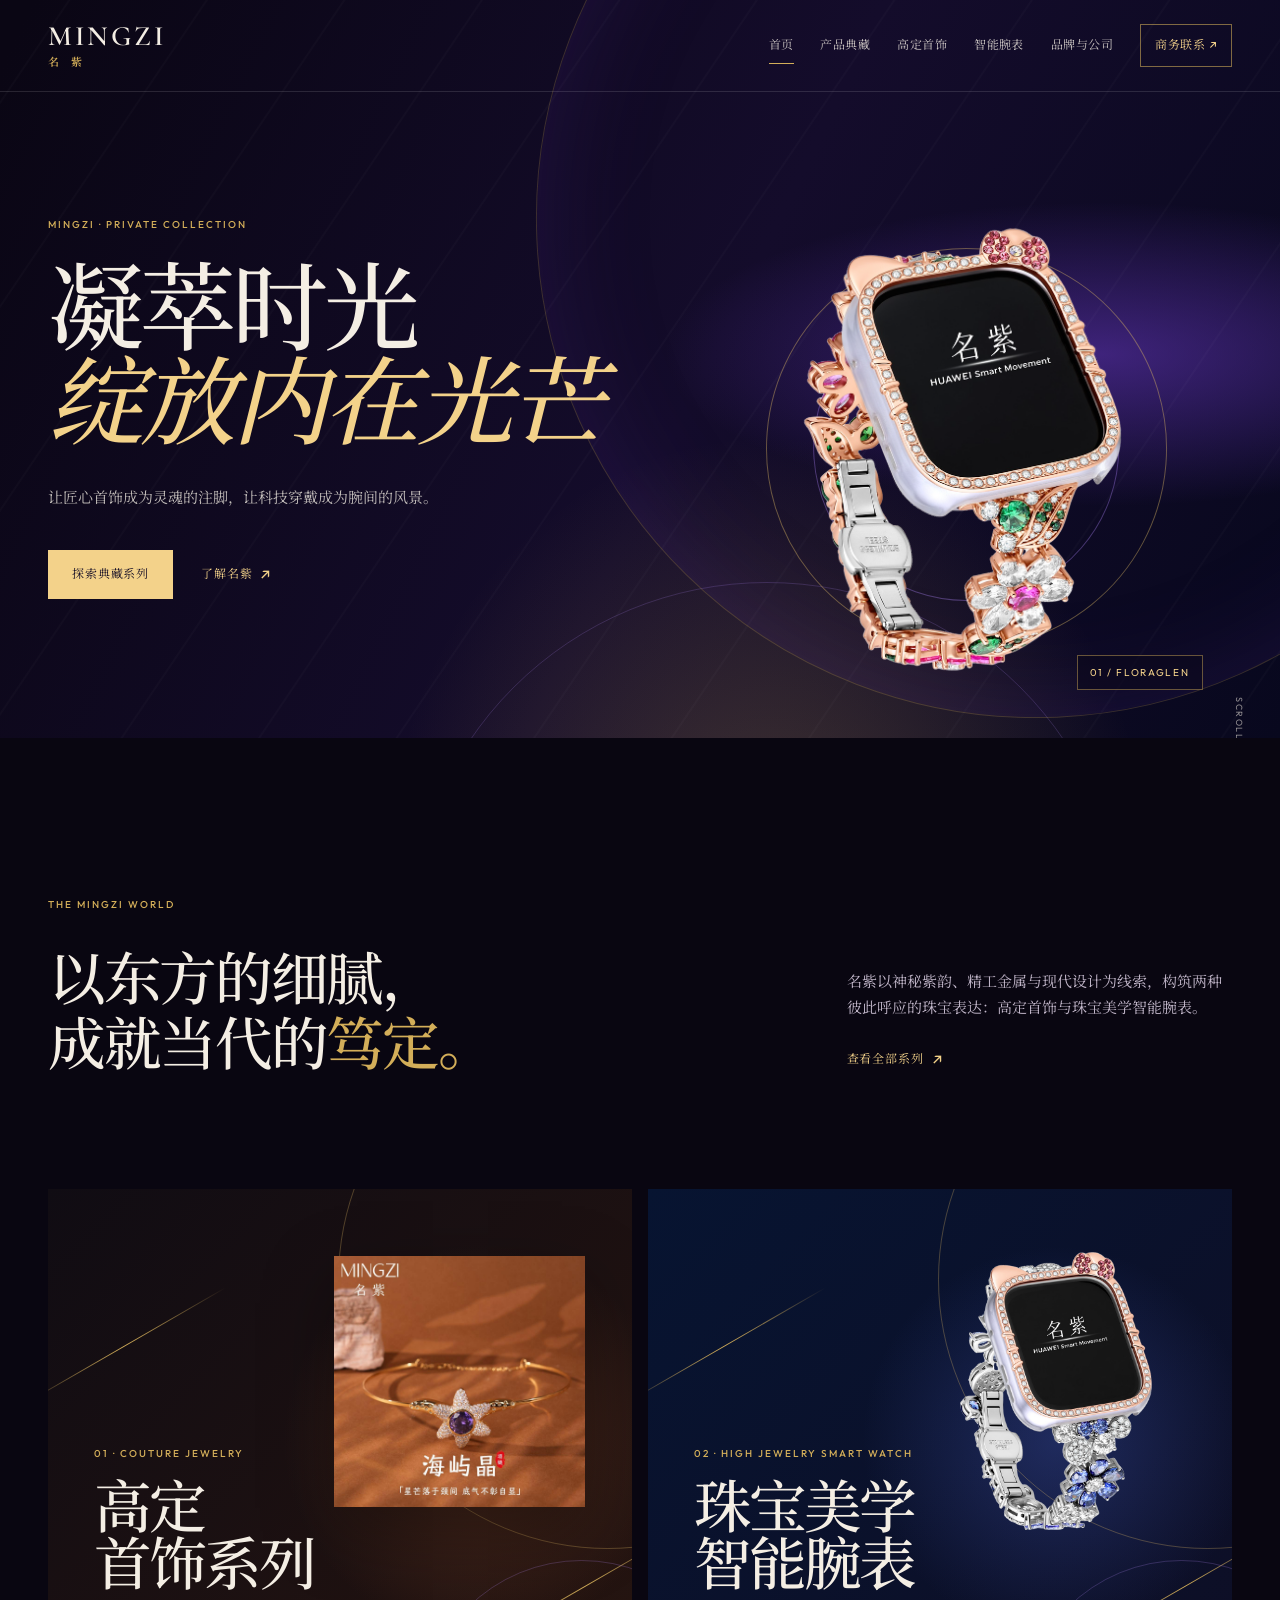
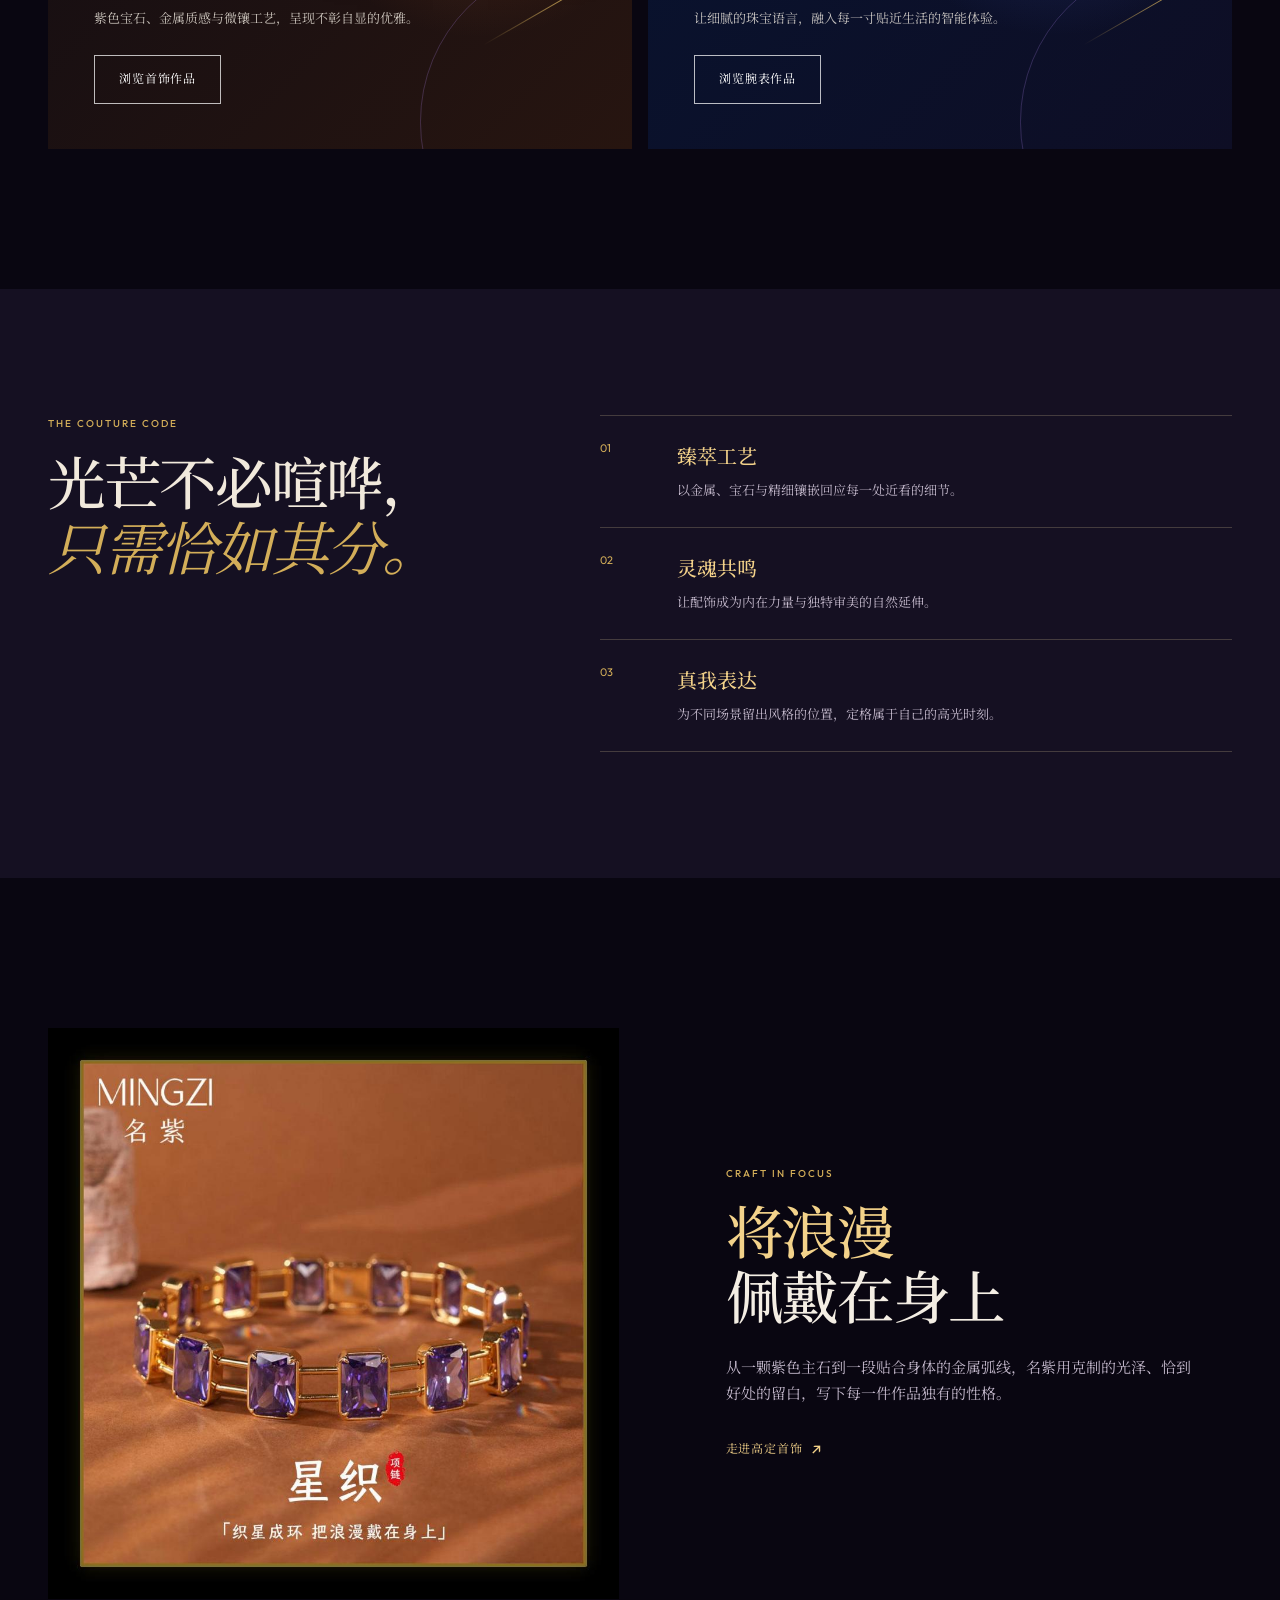
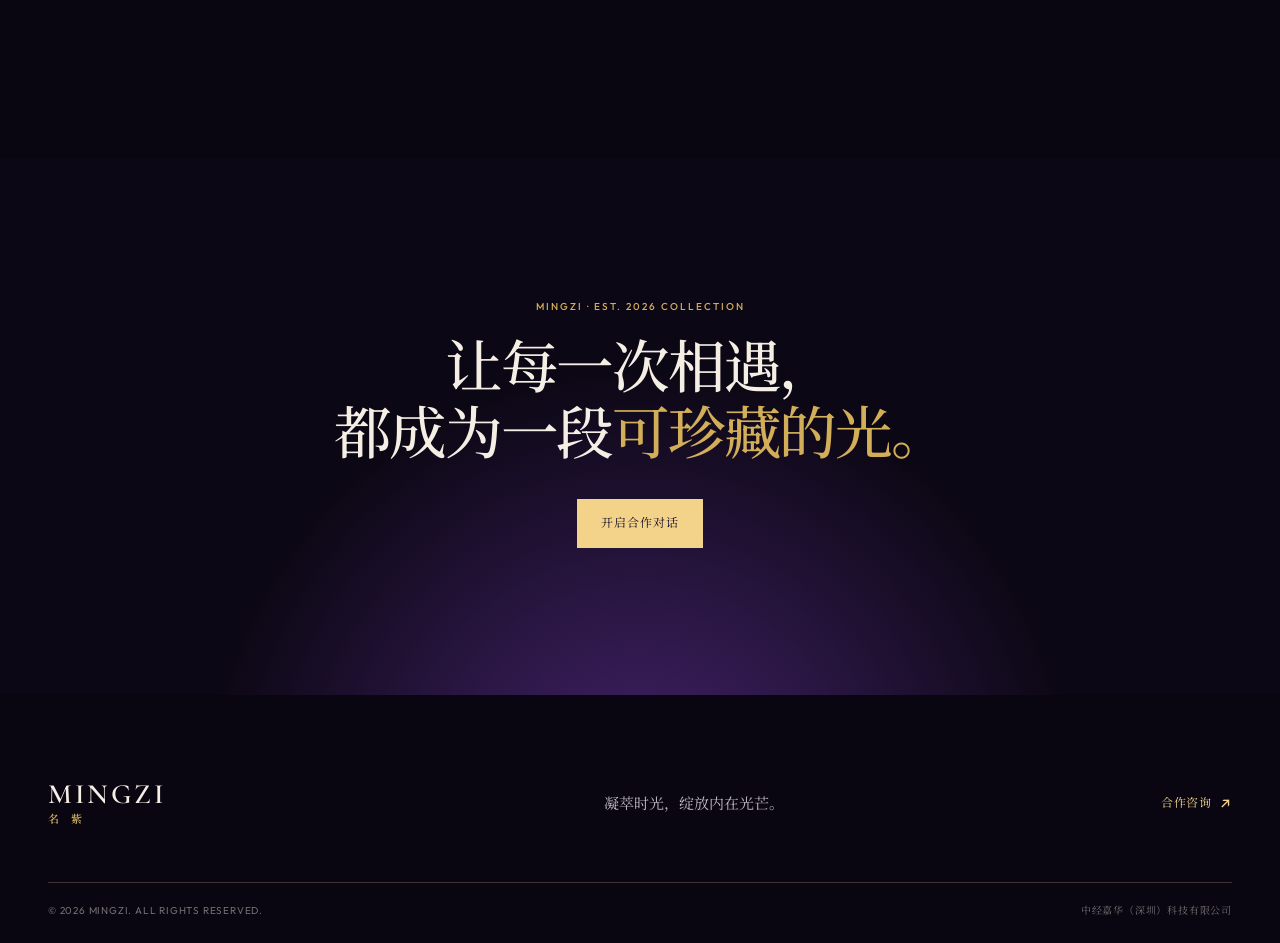
==== commit 6caa3b09: "Bust stylesheet cache for balanced layout" ====
--- a/index.html
+++ b/index.html
@@ -9,7 +9,7 @@
     <link rel="preconnect" href="https://fonts.googleapis.com">
     <link rel="preconnect" href="https://fonts.gstatic.com" crossorigin>
     <link href="https://fonts.googleapis.com/css2?family=Cormorant+Garamond:wght@400;500;600;700&family=Noto+Serif+SC:wght@400;500;600;700&family=Outfit:wght@400;500;600&display=swap" rel="stylesheet">
-    <link rel="stylesheet" href="assets/site.css">
+    <link rel="stylesheet" href="assets/site.css?v=9bdb654">
   </head>
   <body data-page="home">
     <a class="skip-link" href="#main">跳到主要内容</a>
--- a/assets/site.css
+++ b/assets/site.css
@@ -145,9 +145,9 @@
 .catalog-intro h2 span { color: var(--gold); }
 .catalog-intro div > p { color: var(--muted); font-size: 14px; }
 .catalog-intro--watch h2 span { color: var(--gold-bright); }
-.product-grid { display: grid; grid-template-columns: repeat(2, 1fr); gap: 74px 22px; padding-bottom: 125px; }
+.product-grid { display: grid; grid-template-columns: repeat(3, 1fr); gap: 48px 20px; padding-bottom: 125px; }
 .product-card { min-width: 0; }
-.product-card--wide { grid-column: span 2; }
+.product-card--wide { grid-column: auto; }
 .product-card button, .watch-card button { display: block; width: 100%; padding: 0; overflow: hidden; border: 0; background: transparent; cursor: zoom-in; }
 .product-card img, .watch-card img { width: 100%; transition: transform .65s cubic-bezier(.2,.75,.3,1), filter .4s; }
 .product-card button:hover img, .watch-card button:hover img { transform: scale(1.025); filter: saturate(1.08); }
@@ -155,9 +155,9 @@
 .product-card span { grid-row: span 2; color: var(--gold); font-family: var(--font-ui); font-size: 10px; }
 .product-card h2 { font-size: 28px; font-weight: 500; line-height: 1.2; }
 .product-card p { margin-top: 4px; color: var(--muted); font-family: var(--font-ui); font-size: 11px; letter-spacing: .03em; }
-.watch-grid { display: grid; grid-template-columns: repeat(2, 1fr); gap: 70px 24px; padding-bottom: 124px; }
+.watch-grid { display: grid; grid-template-columns: repeat(3, 1fr); gap: 48px 20px; padding-bottom: 124px; }
 .watch-card { min-width: 0; }
-.watch-card--wide { grid-column: span 2; }
+.watch-card--wide { grid-column: auto; }
 .watch-card > p { display: flex; gap: 12px; align-items: baseline; padding-top: 16px; color: #ede8f0; border-top: 1px solid rgba(212,174,89,.26); font-size: 22px; font-weight: 500; line-height: 1.2; }
 .watch-card > p span { color: var(--gold); font-family: var(--font-ui); font-size: 10px; }
 .watch-card > p em { color: var(--gold); font-family: var(--font-display); font-size: 17px; font-weight: 500; }
@@ -239,6 +239,7 @@
   .catalog-hero__content { padding-bottom: 59px; }
   .catalog-intro { padding-top: 86px; padding-bottom: 66px; }
   .contact-panel { padding: 58px; }
+  .product-grid, .watch-grid { grid-template-columns: repeat(2, 1fr); gap: 42px 18px; }
 }
 
 @media (max-width: 640px) {
@@ -374,10 +375,10 @@
 .catalog-hero__product--watch { width: min(42vw, 510px); margin-right: 5%; }
 .catalog-hero__product--watch img { box-shadow: none; }
 
-.watch-card button { min-height: clamp(300px, 34vw, 490px); display: grid; place-items: center; overflow: hidden; background: radial-gradient(circle at 50% 46%, rgba(77,88,186,.26), transparent 43%), #0a0a1e; }
+.watch-card button { min-height: clamp(240px, 22vw, 350px); display: grid; place-items: center; overflow: hidden; background: radial-gradient(circle at 50% 46%, rgba(77,88,186,.26), transparent 43%), #0a0a1e; }
 .watch-card img { width: 100%; height: 100%; max-height: 490px; object-fit: contain; }
 .watch-card:hover button img { transform: scale(1.04); }
-.product-card button { background: linear-gradient(140deg, #21130f, #4a2818); }
+.product-card button { aspect-ratio: 1; background: linear-gradient(140deg, #21130f, #4a2818); }
 .product-card img { aspect-ratio: 1; object-fit: contain; }
 .hero__product-stage img, .world-card__product--watch, .collection-path__product--watch, .catalog-hero__product--watch img, .watch-card img, .lightbox img[style*="--product-mask"] {
   -webkit-mask-image: var(--product-mask);
@@ -418,5 +419,53 @@
   .catalog-hero__product--watch { right: -12%; width: 78vw; }
   .catalog-hero__product figcaption { display: none; }
   .catalog-hero h1 { font-size: 51px; }
-  .watch-card button { min-height: 300px; }
-}
+  .watch-card button { min-height: 260px; }
+}
+
+/* Balanced display scale: gallery viewing first, detail viewing on click. */
+.hero, .hero__content { min-height: clamp(650px, 82svh, 780px); }
+.hero__product-stage { width: min(41vw, 570px); min-height: min(41vw, 570px); bottom: 3vh; }
+.hero__product-stage img { max-height: min(57vh, 530px); }
+.world-card { min-height: 560px; }
+.world-card .world-card__product { top: 12%; width: 43%; }
+.world-card .world-card__product--watch { top: 6%; width: 58%; }
+.page-hero { min-height: 460px; }
+.page-hero--brand { min-height: 480px; }
+.collection-path { min-height: 540px; }
+.collection-path .collection-path__product { top: 10%; width: 45%; }
+.collection-path .collection-path__product--watch { top: 3%; width: 60%; }
+.catalog-hero, .catalog-hero__wrap { min-height: 600px; }
+.catalog-hero__product { width: min(37vw, 480px); margin-bottom: 4%; }
+.catalog-hero__product img { max-height: 440px; }
+.catalog-hero__product--watch { width: min(35vw, 440px); }
+.product-grid, .watch-grid { justify-items: center; }
+.product-card, .watch-card { width: min(100%, 360px); }
+.watch-card button { min-height: clamp(220px, 20vw, 320px); }
+.brand-image-statement { padding: 85px 0; }
+.brand-image-statement img { width: min(100%, 460px); justify-self: center; }
+
+@media (max-width: 920px) {
+  .hero, .hero__content { min-height: clamp(630px, 80svh, 720px); }
+  .hero__product-stage { width: 47vw; }
+  .world-card { min-height: 520px; }
+  .collection-path { min-height: 510px; }
+  .catalog-hero, .catalog-hero__wrap { min-height: 570px; }
+  .catalog-hero__product { width: min(43vw, 430px); }
+}
+
+@media (max-width: 640px) {
+  .hero, .hero__content { min-height: 670px; }
+  .hero__product-stage { right: -12%; width: 76vw; }
+  .world-card { min-height: 500px; }
+  .world-card .world-card__product { top: 8%; width: 48%; }
+  .world-card .world-card__product--watch { width: 63%; }
+  .collection-path { min-height: 485px; }
+  .collection-path .collection-path__product { width: 50%; }
+  .collection-path .collection-path__product--watch { width: 66%; }
+  .catalog-hero, .catalog-hero__wrap { min-height: 560px; }
+  .catalog-hero__wrap { padding-top: 127px; }
+  .catalog-hero__product { right: -6%; bottom: 5%; width: 56vw; }
+  .catalog-hero__product--watch { right: -9%; width: 64vw; }
+  .brand-image-statement { padding: 65px 0; }
+  .brand-image-statement img { max-width: 350px; }
+}
